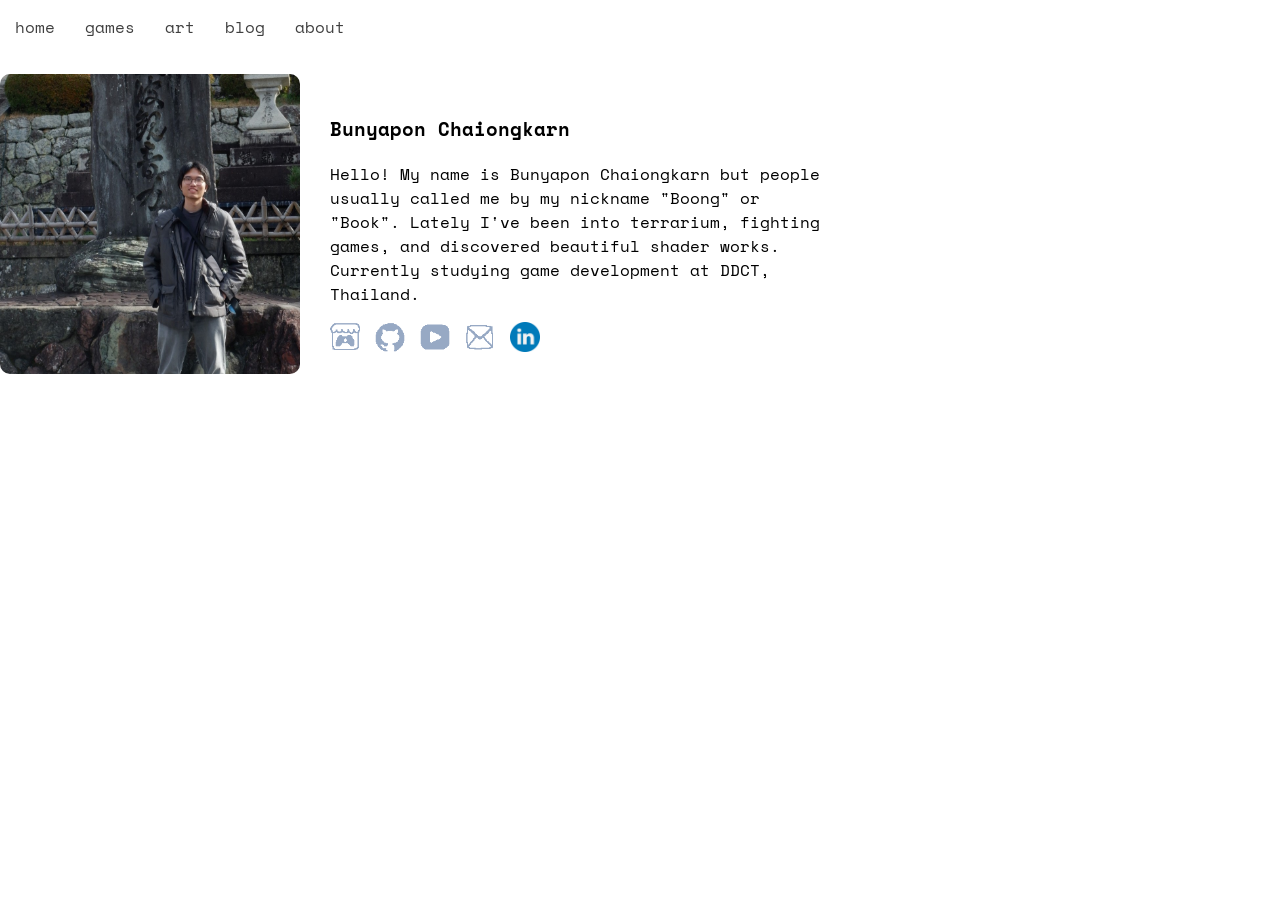
==== about.html @ 12beac7e "about page" ====
<!DOCTYPE html>
<html>
    <head>
    <meta charset="UTF-8">
    <meta http-equiv="X-UA-Compatible" content="IE=edge">
    <meta name="viewport" content="width=device-width, initial-scale=1.0">
    <title>Bunyapon Chaiongkarn</title>
    <link rel="stylesheet" href="style.css">
    <link href="https://fonts.googleapis.com/css2?family=Space+Mono:wght@400;700&display=swap" rel="stylesheet">
</head>
    <body>
        <div class="wrapper">
            <nav class="navbar">
                <ul>
                    <li><a href="home.html">home</a></li>
                    <li><a href="games.html">games</a></li>
                    <li><a href="art.html">art</a></li>
                    <li><a href="blog.html">blog</a></li>
                    <li><a href="about.html">about</a></li>
                </ul>
            </nav>

            <div class="picture">
                <a target="_blank" href="images/pfp2.jpg">
                    <img class="profile-img" src="images/pfp2.jpg" alt="profile">
                </a>

                <div class="profile-text">
                    <h3>Bunyapon Chaiongkarn</h3>
                    <p>Hello! My name is Bunyapon Chaiongkarn but people usually called me by my nickname "Boong" or "Book". 
                        Lately I've been into terrarium, fighting games, and discovered beautiful shader works.
                        Currently studying game development at DDCT, Thailand.</p>

                    <div class="contact">
                        <ul>
                            <li>
                                <a href="https://elcappu.itch.io/" target="_blank">
                                    <img class="socials" src="images/itch.png">
                                </a>
                            </li>
                            <li>
                                <a href="https://github.com/ElCappucino/" target="_blank">
                                    <img class="socials" src="images/github.png">
                                </a>
                            </li>
                            <li>
                                <a href="https://www.youtube.com/@bunyaponchaiongkarn8258" target="_blank">
                                    <img class="socials" src="images/youtube.png">
                                </a>
                            </li>
                            <li>
                                <a href="mailto:boong2547bunyapon@gmail.com" target="_blank">
                                    <img class="socials" src="images/mail.png">
                                </a>
                            </li>

                            <li>
                                <a href="https://www.linkedin.com/in/bunyapon-chaiongkarn-63207a315/" target="_blank">
                                    <img class="socials" src="images/linkedin.png">
                                </a>
                            </li>
                            
                        </ul>
                    </div>
                </div>

                
                
            </div>

        </div>
    </body>
</html>
---- style.css ----
body{
    margin: 0px;
    font-family: 'Space Mono', monospace;
}
.wrapper {
    width: min(1400px, 100%);
    margin: 0px auto;
}
div {
    display: block;
    unicode-bidi: isolate;
}
main{
    margin-left: 20px;
    margin-right: 20px;
    
}
h1{
    text-align: center;
}
p{
    font-weight: lighter;
}
.navbar ul{
    list-style-type: none;
    padding: 0px;
    margin: 0px;
    overflow: hidden;
}
.navbar a{
    color: hsl(0, 0%, 25%);
    text-decoration: none;
    padding: 15px;
    display: block;
    text-align: center;
}
.navbar a:hover{
    color: hsl(0, 0%, 50%);
}

.navbar li{
    float: left;
}

.picture {
    display: flex;          
    align-items: center;    
    gap: 30px;              
    margin-top: 20px;
}

.profile-img {
    width: 300px;           
    height: auto;          
    border-radius: 10px;   
}

.profile-text {
    max-width: 500px;
}

.socials {
    margin-right: 5px;
    width: 30px;
}

.contact{
    width: 100%;
    display: flex;
    align-items: flex-end;
    justify-content: left;
}

.contact ul{
    list-style-type: none;
    margin: 0;
    padding: 0;
}

.contact li{
    list-style: none;
    display: inline;
}

.contact a{
    text-decoration: none;
}
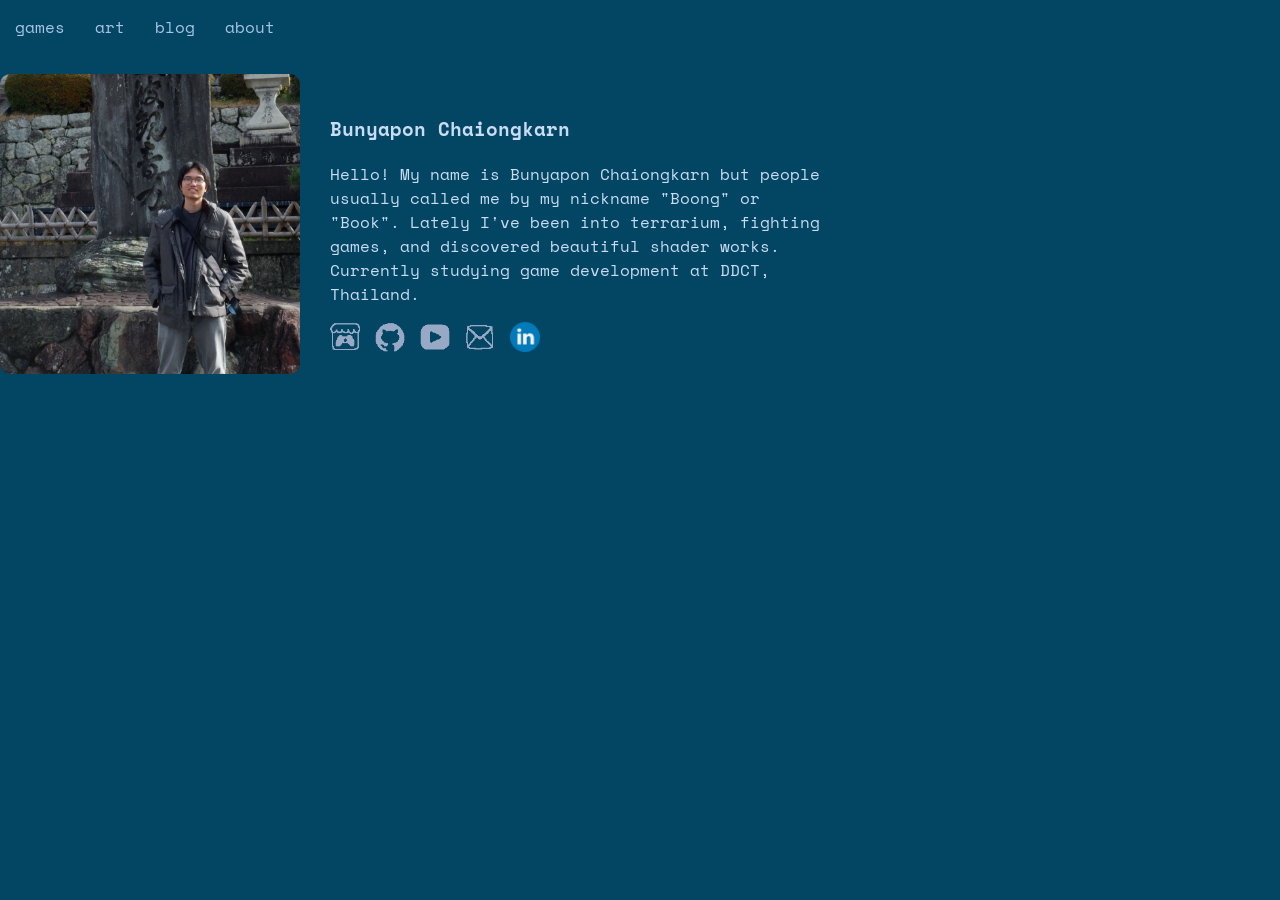
==== commit 4b48951a: "attempt the design" ====
--- a/about.html
+++ b/about.html
@@ -12,7 +12,6 @@
         <div class="wrapper">
             <nav class="navbar">
                 <ul>
-                    <li><a href="home.html">home</a></li>
                     <li><a href="games.html">games</a></li>
                     <li><a href="art.html">art</a></li>
                     <li><a href="blog.html">blog</a></li>
--- a/style.css
+++ b/style.css
@@ -1,7 +1,11 @@
 body{
     margin: 0px;
+    margin-bottom: 100px;
     font-family: 'Space Mono', monospace;
-}
+    background-color: #024663;
+    color: hsl(212, 64%, 87%);
+}
+
 .wrapper {
     width: min(1400px, 100%);
     margin: 0px auto;
@@ -28,14 +32,16 @@
     overflow: hidden;
 }
 .navbar a{
-    color: hsl(0, 0%, 25%);
+    color: hsl(212, 52%, 78%);
     text-decoration: none;
     padding: 15px;
     display: block;
     text-align: center;
+    transition: 150ms ease;
 }
 .navbar a:hover{
-    color: hsl(0, 0%, 50%);
+    color: hsl(0, 0%, 77%);
+    transform: scale(1.2)
 }
 
 .navbar li{
@@ -62,6 +68,11 @@
 .socials {
     margin-right: 5px;
     width: 30px;
+    transition: 150ms ease;
+}
+
+.socials:hover{
+    transform: scale(1.2)
 }
 
 .contact{
@@ -84,4 +95,137 @@
 
 .contact a{
     text-decoration: none;
+}
+
+.arts-container{
+    width: 100%;
+    display: flex;
+    align-items: flex-end;
+    justify-content: left;
+}
+
+.arts-container ul{
+    list-style-type: none;
+    margin: 0;
+    padding: 0;
+}
+
+.arts-container li{
+    list-style: none;
+    display: inline;
+}
+
+.arts-container a{
+    text-decoration: none;
+}
+
+.arts{
+    margin-right: 5px;
+    width: 300px;
+}
+.arts-huge{
+    margin-right: 5px;
+    width: 615px;
+}
+
+.games-grid {
+    width: 100%;
+    display: grid;
+    grid-template-columns: repeat(auto-fill, minmax(250px, 1fr));
+    gap: 20px;
+    margin-bottom: 25px;
+}
+.games-preview {
+    position: relative;
+    width: 100%;
+    aspect-ratio: 1 / 1;
+    overflow: hidden;
+}
+
+/* Background image */
+.games-bg {
+    width: 100%;
+    height: 100%;
+    background-position: center;
+    background-size: cover;
+    transition: transform 0.4s ease;
+}
+
+/* Overlay container */
+.games-overlay {
+    position: absolute;
+    inset: 0;
+    display: flex;
+    opacity: 0;
+    transition: opacity 0.3s ease;
+}
+
+/* Left and right split */
+.overlay-left,
+.overlay-right {
+    flex: 1;
+    display: flex;
+    align-items: center;
+    justify-content: center;
+    text-decoration: none;
+    font-weight: bold;
+    font-size: 18px;
+    color: white;
+    transition: background 0.3s ease;
+}
+
+/* Left side */
+.overlay-left {
+    background: rgba(0, 0, 0, 0.6);
+}
+
+/* Right side */
+.overlay-right {
+    background: rgba(0, 0, 0, 0.6);
+}
+
+/* Hover effects */
+.games-preview:hover .games-overlay {
+    opacity: 1;
+}
+
+.games-preview:hover .games-bg {
+    transform: scale(1.05);
+}
+
+/* Optional hover brightness */
+.overlay-left:hover,
+.overlay-right:hover {
+    background: rgba(0, 0, 0, 0.8);
+}
+
+.games-link{
+    text-align: center;
+    display: block;
+    margin-top: 8px;
+    
+    
+}
+
+.devlog-main {
+    max-width: 1000px;
+    margin: 0 auto; 
+}
+
+.devlog-img{
+    width: 900px;           
+    height: auto;          
+    border-radius: 10px;  
+}
+
+.devlog-img-small{
+    width: 300px;           
+    height: auto;          
+    border-radius: 10px;  
+}
+
+.devlog-img-medium{
+    width: 500px;           
+    height: auto;          
+    border-radius: 10px;  
 }
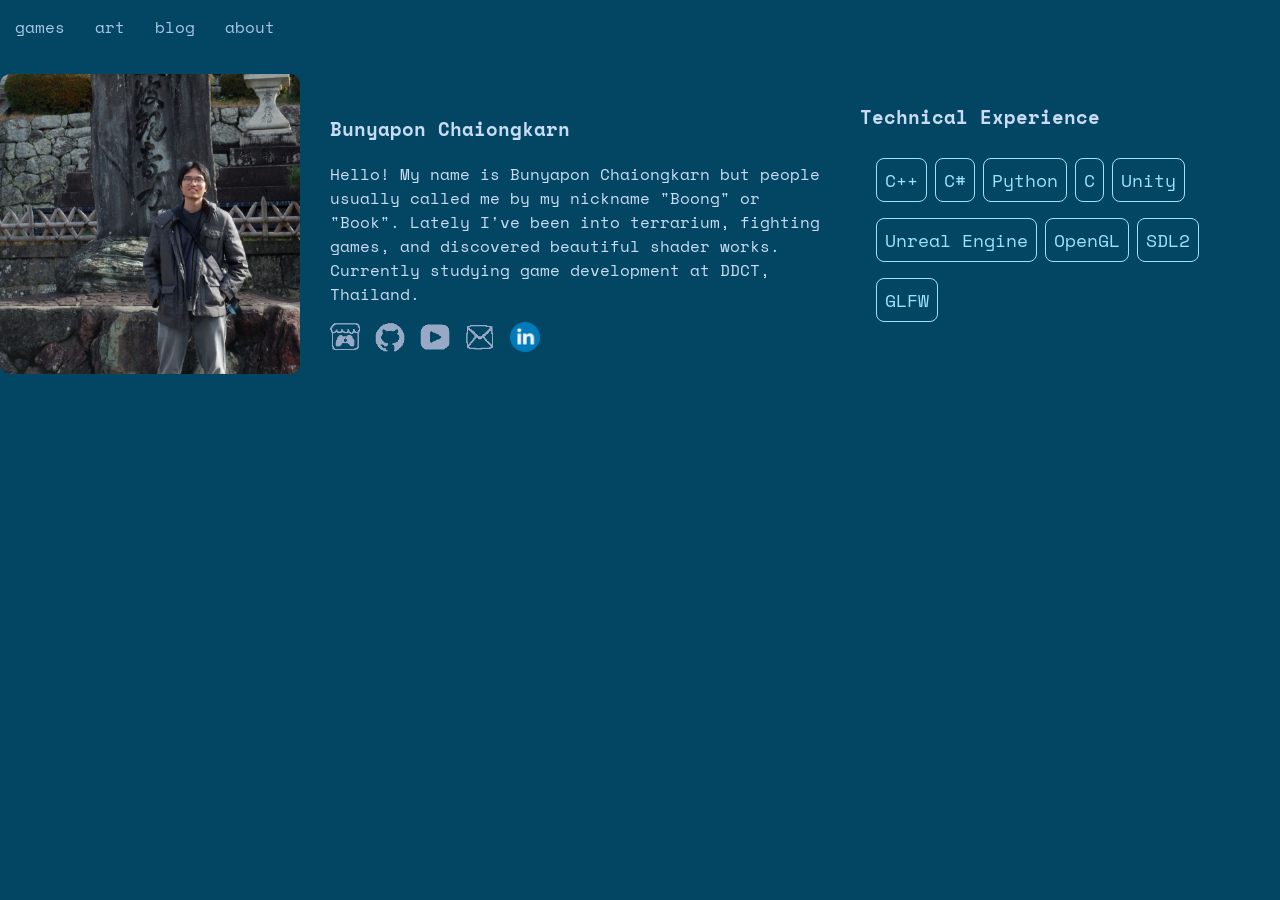
==== commit 07ff1a76: "technical experience" ====
--- a/about.html
+++ b/about.html
@@ -12,7 +12,7 @@
         <div class="wrapper">
             <nav class="navbar">
                 <ul>
-                    <li><a href="games.html">games</a></li>
+                    <li><a href="index.html">games</a></li>
                     <li><a href="art.html">art</a></li>
                     <li><a href="blog.html">blog</a></li>
                     <li><a href="about.html">about</a></li>
@@ -62,11 +62,39 @@
                         </ul>
                     </div>
                 </div>
+                <div class="technical-experience">
+                    <h3>Technical Experience</h3>
 
-                
+                    <ul class="badge-list">
+                        <li class="badge">C++</li>
+                        <li class="badge">C#</li>
+                        <li class="badge">Python</li>
+                        <li class="badge">C</li>
+                        <li class="badge">Unity</li>
+                        <li class="badge">Unreal Engine</li>
+                        <li class="badge">OpenGL</li>
+                        <li class="badge">SDL2</li>
+                        <li class="badge">GLFW</li>
+                    </ul> 
+                </div>
+                  
                 
             </div>
 
         </div>
     </body>
+
+    <script src="https://cdnjs.cloudflare.com/ajax/libs/gsap/3.12.1/gsap.min.js"></script>
+
+    <script>
+        window.onload = function() {
+            gsap.to(".picture", {
+                duration: 0.8,
+                opacity: 1,
+                y: 0,
+                stagger: 0.2,
+                ease: "power3.out"
+            });
+        };
+    </script>
 </html>
--- a/style.css
+++ b/style.css
@@ -7,6 +7,7 @@
 }
 
 .wrapper {
+    
     width: min(1400px, 100%);
     margin: 0px auto;
 }
@@ -53,6 +54,7 @@
     align-items: center;    
     gap: 30px;              
     margin-top: 20px;
+    opacity: 0;
 }
 
 .profile-img {
@@ -98,21 +100,26 @@
 }
 
 .arts-container{
+    
     width: 100%;
     display: flex;
     align-items: flex-end;
     justify-content: left;
 }
 
-.arts-container ul{
+.arts-container ul {
     list-style-type: none;
     margin: 0;
     padding: 0;
-}
-
-.arts-container li{
+    display: flex;
+    flex-wrap: wrap; 
+}
+
+.arts-container li {
     list-style: none;
-    display: inline;
+    display: inline-block;
+    opacity: 0;          
+    transform: translateY(30px); 
 }
 
 .arts-container a{
@@ -135,6 +142,12 @@
     gap: 20px;
     margin-bottom: 25px;
 }
+
+.games-grid-container {
+    opacity: 0;
+    transform: translateY(30px);
+}
+
 .games-preview {
     position: relative;
     width: 100%;
@@ -212,6 +225,12 @@
     margin: 0 auto; 
 }
 
+.devlog-main ul{
+    display: block;
+    margin-block-start: 1em;
+    margin-block-end: 1em;
+
+}
 .devlog-img{
     width: 900px;           
     height: auto;          
@@ -228,4 +247,51 @@
     width: 500px;           
     height: auto;          
     border-radius: 10px;  
+}
+
+.devlog-main > * {
+    opacity: 0;
+    transform: translateY(20px);
+}
+
+.experience-grid{
+    display: grid;
+    grid-template-columns: 1fr 1fr;
+    gap: 20px;
+    align-items: stretch;
+}
+
+.about,
+.project-info {
+    
+    padding: 30px;
+    background-color: #00212f;
+}
+
+.project-info-detail ul{
+    list-style-type: none;
+    margin: 0;
+    padding: 0;
+}
+
+.badge-list{
+    display: flex;
+    flex-wrap: wrap;
+    padding: 8px 12px 0;
+    margin-bottom: 32px;
+}
+.technical-experience h1{
+    text-align: left;
+}
+.badge-list .badge{
+    font-size: 1.125rem;
+    font-weight: 500;
+    color: #000;
+    list-style: none;
+    padding: 8px;
+    border-radius: 8px;
+    border: 1px solid #9ce1ff;
+    color: #9ce1ff;
+    white-space: nowrap;
+    margin: 0 4px 16px;
 }
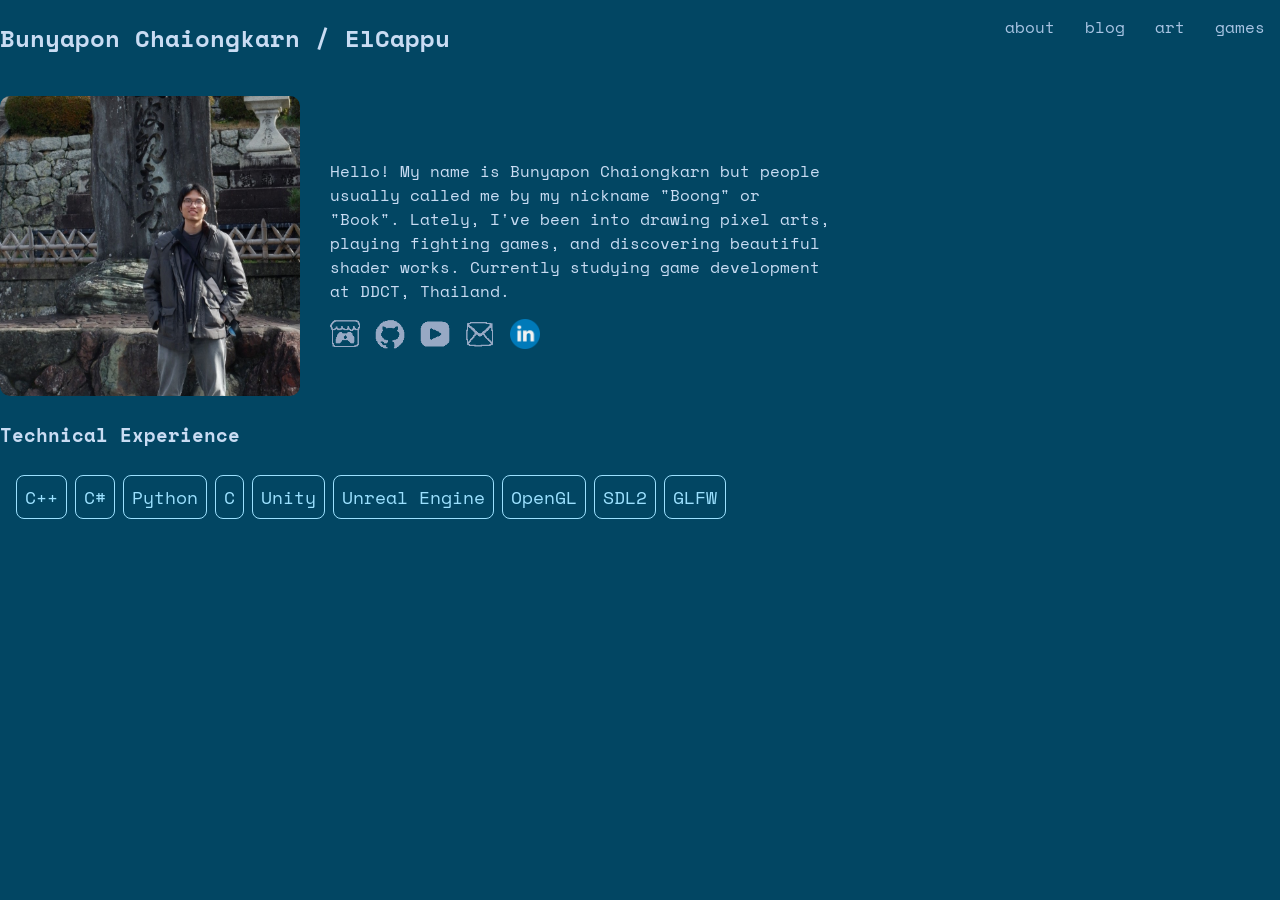
==== commit 184a9c7d: "edit navbar" ====
--- a/about.html
+++ b/about.html
@@ -11,7 +11,9 @@
     <body>
         <div class="wrapper">
             <nav class="navbar">
+                
                 <ul>
+                    <h2>Bunyapon Chaiongkarn / ElCappu</h2>
                     <li><a href="index.html">games</a></li>
                     <li><a href="art.html">art</a></li>
                     <li><a href="blog.html">blog</a></li>
@@ -25,9 +27,8 @@
                 </a>
 
                 <div class="profile-text">
-                    <h3>Bunyapon Chaiongkarn</h3>
                     <p>Hello! My name is Bunyapon Chaiongkarn but people usually called me by my nickname "Boong" or "Book". 
-                        Lately I've been into terrarium, fighting games, and discovered beautiful shader works.
+                        Lately, I've been into drawing pixel arts, playing fighting games, and discovering beautiful shader works.
                         Currently studying game development at DDCT, Thailand.</p>
 
                     <div class="contact">
@@ -62,7 +63,9 @@
                         </ul>
                     </div>
                 </div>
-                <div class="technical-experience">
+                
+            </div>
+            <div class="technical-experience">
                     <h3>Technical Experience</h3>
 
                     <ul class="badge-list">
@@ -77,9 +80,6 @@
                         <li class="badge">GLFW</li>
                     </ul> 
                 </div>
-                  
-                
-            </div>
 
         </div>
     </body>
--- a/style.css
+++ b/style.css
@@ -46,6 +46,10 @@
 }
 
 .navbar li{
+    float: right;
+}
+
+.navbar h2{
     float: left;
 }
 
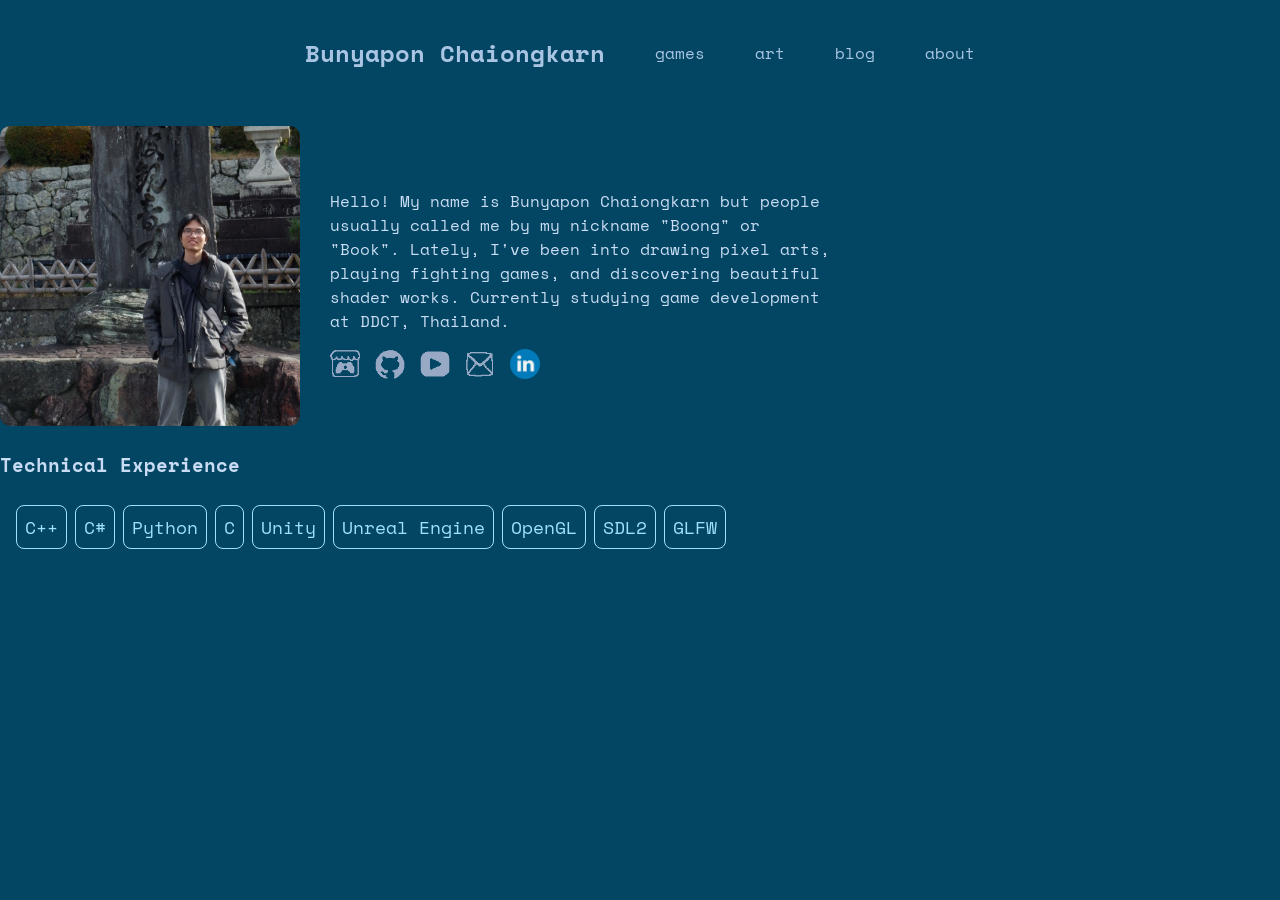
==== commit 63e2afe1: "add title link and fix navbar layout" ====
--- a/about.html
+++ b/about.html
@@ -13,7 +13,7 @@
             <nav class="navbar">
                 
                 <ul>
-                    <h2>Bunyapon Chaiongkarn / ElCappu</h2>
+                    <h2><a href="index.html">Bunyapon Chaiongkarn</a></h2>
                     <li><a href="index.html">games</a></li>
                     <li><a href="art.html">art</a></li>
                     <li><a href="blog.html">blog</a></li>
@@ -86,9 +86,9 @@
 
     <script src="https://cdnjs.cloudflare.com/ajax/libs/gsap/3.12.1/gsap.min.js"></script>
 
-    <script>
+    <!-- <script>
         window.onload = function() {
-            gsap.to(".picture", {
+            gsap.to(".wrapper", {
                 duration: 0.8,
                 opacity: 1,
                 y: 0,
@@ -96,5 +96,41 @@
                 ease: "power3.out"
             });
         };
+    </script> -->
+
+    <script>
+        window.addEventListener("load", function () {
+
+            gsap.to(".wrapper", {
+                duration: 0.8,
+                opacity: 1,
+                y: 0,
+                ease: "power3.out"
+            });
+        
+            document.querySelectorAll("a").forEach(link => {
+            
+                if (link.target === "_blank") return;
+            
+                link.addEventListener("click", function(e){
+                
+                    if (link.hostname !== window.location.hostname) return;
+                
+                    e.preventDefault();
+                    const url = link.href;
+                
+                    gsap.to(".wrapper", {
+                        duration: 0.5,
+                        opacity: 0,
+                        y: -30,
+                        ease: "power2.in",
+                        onComplete: () => window.location = url
+                    });
+                
+                });
+            
+            });
+        
+        });
     </script>
 </html>
--- a/style.css
+++ b/style.css
@@ -7,7 +7,8 @@
 }
 
 .wrapper {
-    
+    opacity:0;
+    transform:translateY(30px);
     width: min(1400px, 100%);
     margin: 0px auto;
 }
@@ -28,10 +29,15 @@
 }
 .navbar ul{
     list-style-type: none;
-    padding: 0px;
-    margin: 0px;
-    overflow: hidden;
-}
+    padding: 0;
+    margin: 0;
+
+    display: flex;
+    justify-content: center; 
+    align-items: center;
+    gap: 20px;
+}
+
 .navbar a{
     color: hsl(212, 52%, 78%);
     text-decoration: none;
@@ -40,13 +46,20 @@
     text-align: center;
     transition: 150ms ease;
 }
-.navbar a:hover{
+
+.navbar li a:hover{
     color: hsl(0, 0%, 77%);
-    transform: scale(1.2)
+    transform: scale(1.2);
+}
+
+.navbar h2 a:hover{
+    color: hsl(0, 0%, 77%);
 }
 
 .navbar li{
     float: right;
+    margin-block-start: 0.83em;
+    margin-block-end: 0.83em;
 }
 
 .navbar h2{
@@ -58,7 +71,6 @@
     align-items: center;    
     gap: 30px;              
     margin-top: 20px;
-    opacity: 0;
 }
 
 .profile-img {
@@ -121,8 +133,7 @@
 
 .arts-container li {
     list-style: none;
-    display: inline-block;
-    opacity: 0;          
+    display: inline-block; 
     transform: translateY(30px); 
 }
 
@@ -148,7 +159,6 @@
 }
 
 .games-grid-container {
-    opacity: 0;
     transform: translateY(30px);
 }
 
@@ -253,10 +263,6 @@
     border-radius: 10px;  
 }
 
-.devlog-main > * {
-    opacity: 0;
-    transform: translateY(20px);
-}
 
 .experience-grid{
     display: grid;
